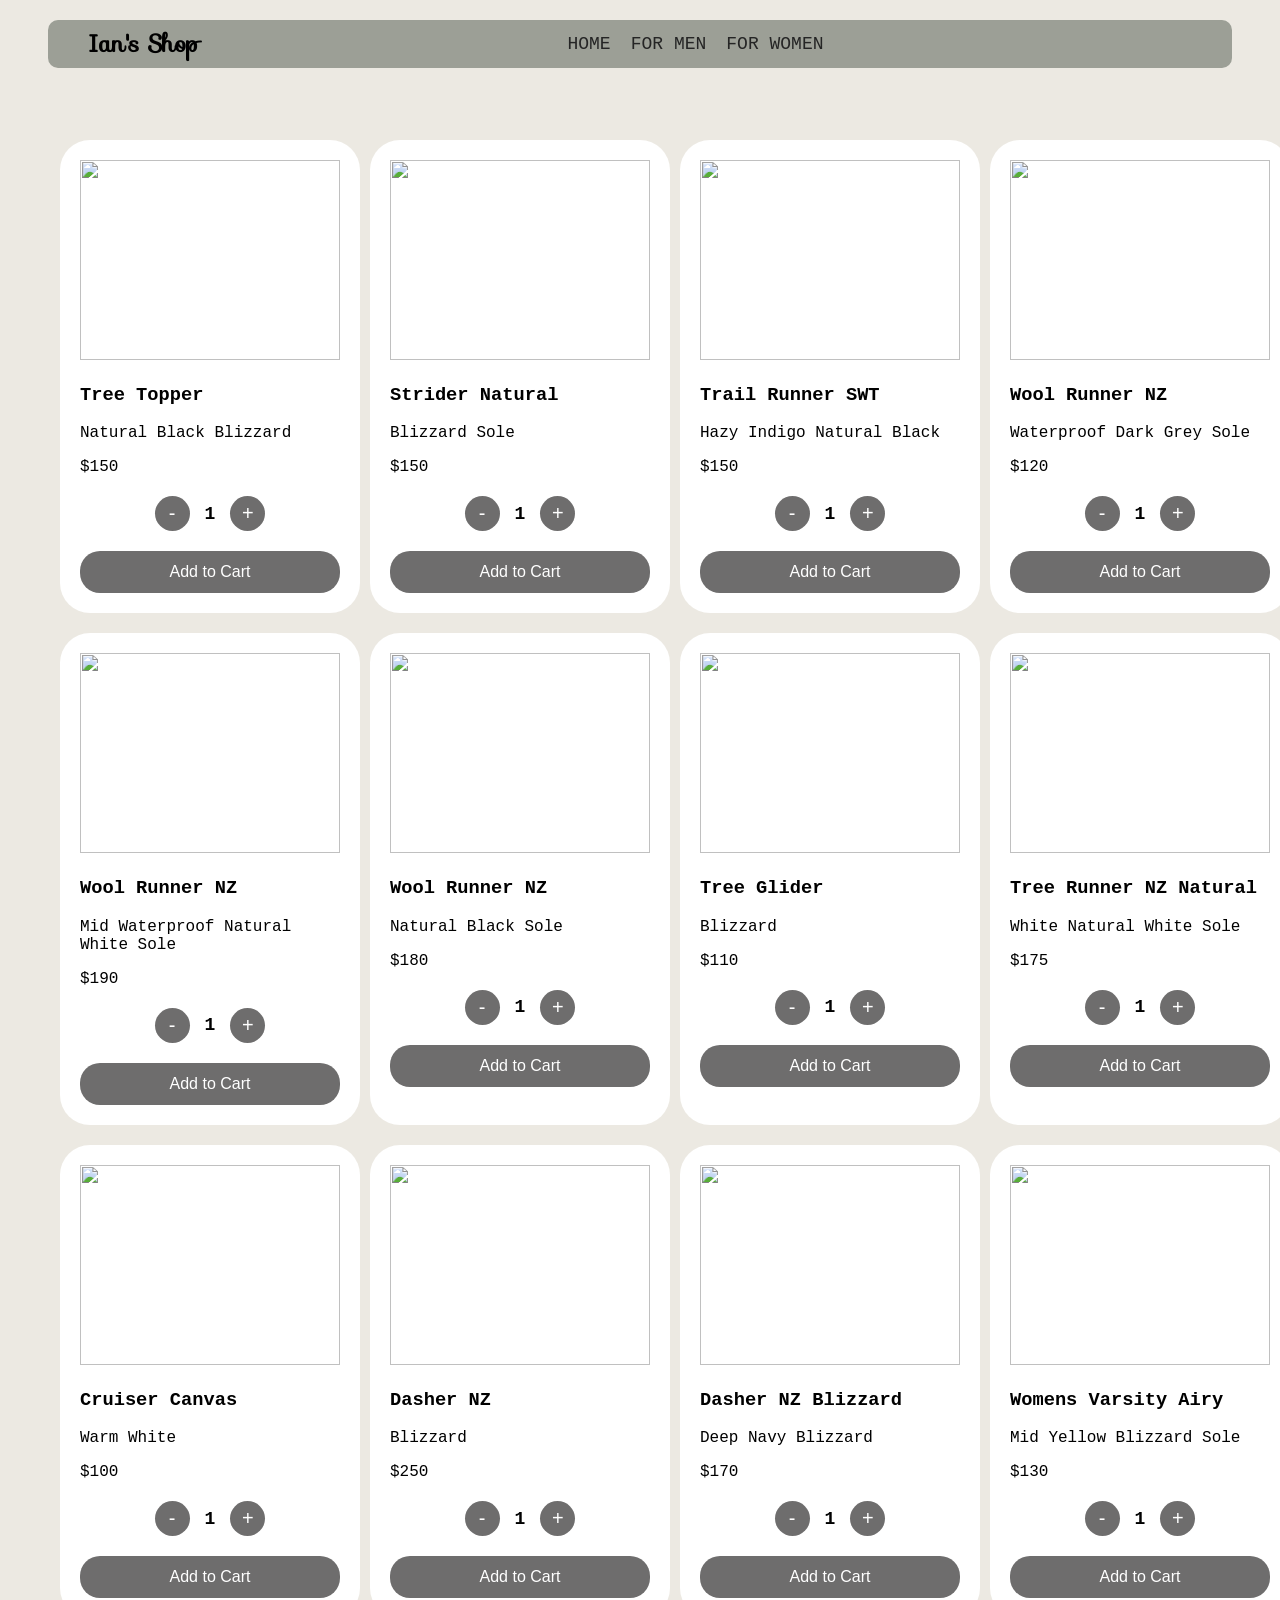
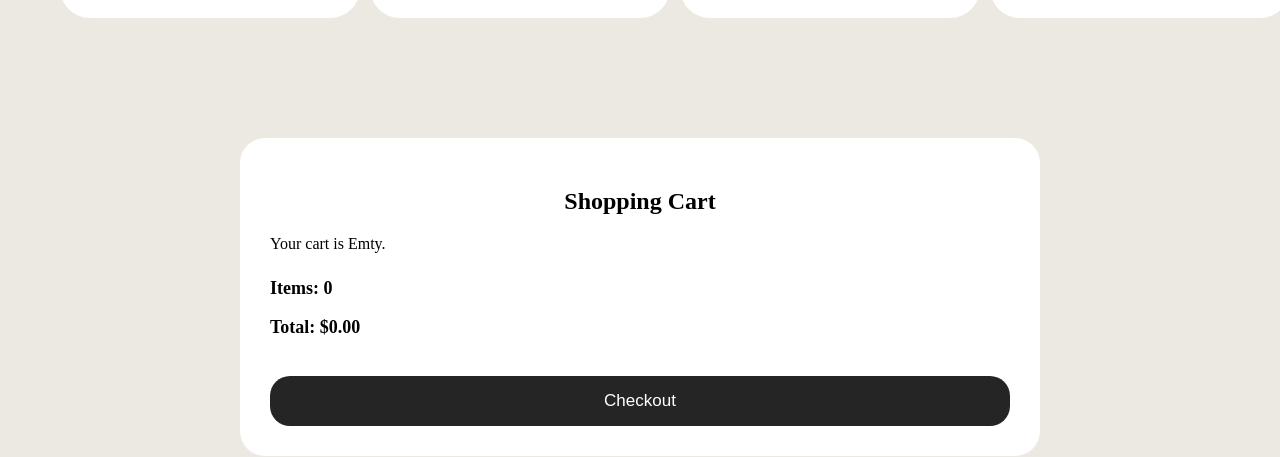
==== Shoe_Store/shopall.html @ cf06b2bd "Shoe site files" ====
<!DOCTYPE html>
<html lang="en">
<head>
    <meta charset="UTF-8">
    <meta name="viewport" content="width=device-width, initial-scale=1.0">
    <link rel="preconnect" href="https://fonts.googleapis.com">
    <link rel="preconnect" href="https://fonts.gstatic.com" crossorigin>
    <link href="https://fonts.googleapis.com/css2?family=Imperial+Script&family=Sofia&display=swap" rel="stylesheet">
    <link href="https://fonts.googleapis.com/css2?family=Imperial+Script&family=Iosevka+Charon+Mono:ital,wght@0,300;0,400;0,500;0,700;1,300;1,400;1,500;1,700&family=Sofia&display=swap" rel="stylesheet">
    <title>SHOP ALL</title>
    <style>
    :root {
        /* Colors */
        --primary-color: #7b80a8;
        --secondary-color: #f3961c;
        --dark-color: #252525;
        --white-color: #fff;
        --light-gray-color: #f2f2f2;
        --labor-services-color: #273071;
        --background-image: url("Header_photo.webp");
        --black-color: #050505;
        --header-color: #878a81;
        --secondary-background: #9c9f96;
        --margin-bottom: 16px;
        --site-max-width: 100%;
        --spacing:4px;
        }
    * {
            box-sizing: border-box;
            /* font-family: Arial, Helvetica, sans-serif; */
        }
    html, body {
      /* width: 100%; */
      height: 1000px;
      margin: 0;
      scroll-behavior: smooth;
        }
    header {
        position: absolute;
        top: calc(var(--spacing) * 5);
        left: calc(var(--spacing) * 12);
        right: calc(var(--spacing) * 12);
        height: calc(var(--spacing) * 12);
        padding: 0px 40px;
        background: var(--secondary-background);
        border-radius: 10px;
        justify-content: center;
        display: flex;
        align-items: center;
       
    }
    

    body {
        background-color: #ece9e2;
        background-size: cover;
        background-position: center;
        background-repeat: no-repeat;
        text-align: center;
        /* background-color: var(--white-color); */
        }

        /* .nav {
            width: 100%;
            max-width: 1500px;
            margin: 50px auto;
            color: #000;
            height: auto;
            display: flex;
            justify-content: center;
            align-items: center;
            padding: 0 40px;
            transition: 0.2s ease;
            } */

        .project-title {
            margin: 0;
            font-family: "sofia", cursive;
        }
        .menu-box {
            display: flex;
            gap: 20px;
            font-family: sans-serif;
            font-size: large;

            /* padding: 10px 15px; */
            margin: auto;
            align-items: center;
           }
        .menu-box a {
            text-decoration: none;
            color: #252525;
            font-family: "Iosevka Charon Mono", monospace;
            font-weight: 500;
        }

        .menu-box a:hover {
            /* background-color: blue; */
            color: white;
        }

        .gallery {
            width: 100%;
            max-width: 1400px;
            display: grid;
            grid-template-columns: repeat(4, 1fr);
            row-gap: 20px;
            column-gap: 10px;
            margin: 0 auto;
            padding: 20px;
            cursor: pointer;

            /* background-color: white;
            border-radius: 10%; */
        }

        .gallery img:hover {
            transform: scale(1.5);
        }

        .hero_container {
            padding: 120px 40px 60px;
            min-height: 100vh;
        }

        .shoe_box {
            width: 300px;
            padding: 20px;
            background-color: white;
            border-radius: 30px;
            align-items: flex-start;
            text-align: left;
            transition: transform 0.3s ease,
                        box-shadow 0.3s ease;
            font-family: "Iosevka Charon Mono", monospace;
        }

        .shoe_box:hover {
            transform: translateY(-8px);
            box-shadow: 0 12px 30px rgba(0, 0, 0, 0.12);
        }

        .shoe_box img {
            width: 100%;
            height: 200px;
            object-fit: contain;
        }

        .popup {
            display: none;
            position: fixed;
            top: 0;
            left: 0;
            width: 100%;
            height: 100%;
            background: rgba(0, 0, 0, 0.8);
            justify-content: center;
            align-items: center;
            flex-direction: column;
        }

        .popup img {
            width: 80%;
            max-width: 600px;
            border-radius: 10px;
        }
        .caption {
            color: white;
            margin-top: 10px;
            font-size: 18px;
            /* background: rgba(238, 235, 235, 0.5); */
            padding: 5px 10px;
            border-radius: 5px;
            font-family: "Iosevka Charon Mono", monospace;
            white-space: pre-line;
        }

        .close-btn {
            position: absolute;
            top: 290px;
            right: 530px;
            font-size: 30px;
            color: white;
            cursor: pointer;
        }

        /* Quantity Controls */
        .controls {
            display: flex;
            justify-content: center;
            align-items: center;
            gap: 15px;
            margin: 20px 0;
        }

        .controls button {
            width: 35px;
            height: 35px;
            border: none;
            border-radius: 50%;
            background-color: #6e6d6d;
            color: white;
            font-size: 20px;
            cursor: pointer;
        }

        .quantity {
            font-size: 18px;
            font-weight: bold;
        }

        /* Add to cart */

        .addToCartBtn {
            width: 100%;
            padding: 12px 20px;
            border: none;
            border-radius: 20px;
            background-color: #6e6d6d;
            color: white;
            font-size: 16px;
            cursor: pointer;
        }

        .addToCartBtn:hover {
            background-color: #4c5a7c;
            color: #050505;
        }

        /* Shopping Cart */

        .cart {
            width: 90%;
            max-width: 800px;
            margin: 40px auto;
            padding: 30px;
            background-color: white;
            border-radius: 25px;
            text-align: left;
        }

        .cart h2 {
            text-align: center;
        }

        .cart-item {
            display: flex;
            justify-content: space-between;
            padding: 15px 0;
            border-bottom: 1px solid #ddd;
        }

        .cart-summary {
            margin-top: 25px;
            font-size: 18px;
            font-weight: bold;
        }

        #checkoutBtn {
            width: 100%;
            padding: 15px;
            margin-top: 20px;
            border: none;
            border-radius: 20px;
            background-color: #252525;
            color: white;
            font-size: 17px;
            cursor: pointer;
        }

        /* TOAST MESSAGE */
        #toast {
            visibility: hidden;
            min-width: 250px;
            background-color: #333;
            color: #fff;
            text-align: center;
            border-radius: 8px;
            padding: 16px;
            position: fixed;
            z-index: 9999;
            bottom: 30px;
            right: 30px;
            font-size: 14px;
            transition: opacity 0.5s ease, visbility 0.5s;
        }
        #toast.show {
            visibility: visible;
            opacity: 1;
        }
        .burger-button {
            display: none;
            background: none;
            border: none;
            font-size: 30px;
            cursor: pointer;
            color: #252525;
        }


        @media screen and (max-width: 900px) {

        .cart {
            width: 92%;
            max-width: 700px;
            padding: 25px;
            margin: 30px auto;
        }

}

        @media screen and (max-width: 600px) {
            header {
                position: relative;
                top: 0;
                left: 0;
                right: 0;
                width: 100%;
                height: auto;
                padding: 15px 20px;
                display: flex;
                justify-content: space-between;
                align-items: center;
                border-radius: 0;
            }

            /* SHOW BURGER BUTTON */

            .burger-button {
                display: block;
            }

            /* HIDE MENU */

            .menu-box {
                display: none;
                position: absolute;
                top: 100%;
                left: 0;
                width: 100%;
                background-color: #9c9f96;
                flex-direction: column;
                gap: 0;
                padding: 10px 0;
                margin: 0;
                z-index: 1000;
            }

            /* SHOW MENU AFTER CLICK */
            .menu-box.active {
                display: flex;
            }

            /* MENU LINKS */

            .menu-box a {
                width: 100%;
                padding: 15px 20px;
                text-align: center;
                font-size: 16px;
            }
            .menu-box a:hover {
                background-color: #7b80a8;
                color: white;
            }
             .cart {
                width: calc(100% - 30px);
                margin: 25px auto;
                padding: 20px 15px;
                border-radius: 18px;
            }

            .cart h2 {
                font-size: 22px;
                margin-top: 0;
            }


            .cart-item {
                display: flex;
                justify-content: space-between;
                align-items: center;
                flex-wrap: wrap;
                gap: 8px;
                padding: 15px 0;
                font-size: 14px;
            }

            .cart-summary {
                margin-top: 20px;
                font-size: 16px;
            }

            #checkoutBtn {
                width: 100%;
                padding: 14px;
                font-size: 16px;
            }
            
            /* PRODUCT AREA */
            .hero_container {
                padding: 30px 15px;
            }

            .gallery {
                width: 100%;
                grid-template-columns: 1fr;
                gap: 20px;
                padding: 10px;
            }

            .shoe_box {
                width: 100%;
                max-width: 350px;
                margin: 0 auto;
            }

            .shoe_box img {
                width: 100%;
                height: 220px;
                object-fit: contain;
            }

            .cart {
                width: 95%;
                padding: 20px;
            }
        }
    </style>
</head>
<body>
    <header>
    <div>
         <h2 class="project-title">Ian's Shop</h2>
    </div>

    <!-- BURGER BUTTON -->
    <button class="burger-button" id="burgerBtn">☰</button>

    <nav class="menu-box" id="menuBox">
        <a href="index.html">HOME</a>
        <a href="for_men.html">FOR MEN</a>
        <a href="for_women.html">FOR WOMEN</a>
    </nav>
    </header>
    <div class="hero_container">
    <div class="gallery">
        <div class="shoe_box" data-name="Tree Topper Natural Black Blizzard" data-price="150">
            <img src="mens_dasher/A11179_24Q4_Tree-Topper-Natural-Black-Blizzard_PDP_LEFT.webp" data-caption = "Finally, a classic high top that doesn’t feel clunky. \nPerfect for warmer days, our lightweight, flexible tree fiber blend conforms to your movements for next-level comfort.&nbsp;">
            <h3>Tree Topper</h3>
            <p>Natural Black Blizzard</p>
            <p>$150</p>

            <div class="controls">
                <button class="decreaseBtn">-</button>
                <span class="quantity">1</span>
                <button class="increaseBtn">+</button>
            </div>

            <button class="addToCartBtn">
                Add to Cart
            </button>
        </div>
        <div class="shoe_box" data-name="Strider Natural Blizzard Sole" data-price="150">
            <img src="mens_dasher/A11746_25Q3_Strider-Natural-Black-Blizzard-Sole_PDP_LEFT__1.webp" data-caption = "Made to match the pace of life in motion, the Strider offers comfort and versatility with style to spare. \nSpringy, stretchy, and supportive, it’s your AM to PM pick for all-day, every day wearability.">
            <h3>Strider Natural</h3>
            <p>Blizzard Sole</p>
            <p>$150</p>

            <div class="controls">
                <button class="decreaseBtn">-</button>
                <span class="quantity">1</span>
                <button class="increaseBtn">+</button>
            </div>

            <button class="addToCartBtn">
                Add to Cart
            </button>
        </div>

        <div class="shoe_box" data-name="Trail Runner SWT Hazy Indigo Natural Black " data-price="150">
            <img src="mens_dasher/A10723_24Q1_Trail-Runner-SWT-True-Navy-Hazy-Indigo-Natural-Black_PDP_LEFT__1.webp" data-caption = "The Trail Runner is sustainably-engineered and intentionally designed for durability, comfort, and performance no matter where the day leads. \nA single-piece knit upper and pull tab make it easy to slip on and tackle any terrain with ease.">
            <h3>Trail Runner SWT</h3>
            <p> Hazy Indigo Natural Black</p>
            <p>$150</p>

            <div class="controls">
                <button class="decreaseBtn">-</button>
                <span class="quantity">1</span>
                <button class="increaseBtn">+</button>
            </div>

            <button class="addToCartBtn">
                Add to Cart
            </button>
        </div>

        <div class="shoe_box" data-name="Wool Runner NZ Waterproof Dark Grey Sole" data-price="120">
            <img src="mens_dasher/A12007_25Q3_Wool-Runner-NZ-Waterproof-Dark-Grey-Light-Grey-Sole_PDP_LEFT.webp" data-caption = "Boot-like protection, sneaker-like performance. \nWeather any storm with our fully waterproof Wool Runner NZ built to keep water out and warmth in. \nRainy days just got a lot brighter.">
            <h3>Wool Runner NZ</h3>
            <p>Waterproof Dark Grey Sole</p>
            <p>$120</p>

            <div class="controls">
                <button class="decreaseBtn">-</button>
                <span class="quantity">1</span>
                <button class="increaseBtn">+</button>
            </div>

            <button class="addToCartBtn">
                Add to Cart
            </button>
        </div>

        <div class="shoe_box" data-name="Wool Runner NZ Mid Waterproof Natural White Sole" data-price="190">
            <img src="mens_dasher/A12023_25Q3_Wool-Runner-NZ-Mid-Waterproof-Natural-Black-Natural-White-Sole_PDP_LEFT.webp" data-caption = "Downpours happen. Be prepared with fully waterproof kicks boasting next-level protection. \nThis stylish sneaker adds a mid-top silhouette and weather-ready features to the cozy comfort of the Wool Runner NZ.">
            <h3>Wool Runner NZ</h3>
            <p>Mid Waterproof Natural White Sole</p>
            <p>$190</p>

            <div class="controls">
                <button class="decreaseBtn">-</button>
                <span class="quantity">1</span>
                <button class="increaseBtn">+</button>
            </div>

            <button class="addToCartBtn">
                Add to Cart
            </button>
        </div>

        <div class="shoe_box" data-name="Wool Runner NZ Natural Black Sole" data-price="180">
            <img src="mens_dasher/A11475_25Q1_Tree_Glider_Blizzard_Hanami_Blue_Blizzard_PDP_LEFT-2000x2000.webp" data-caption = "Our responsibly-sourced Merino wool is lined with a breathable waterproof membrane that keeps feet warm and dry in any conditions, \nwhile a brand new dual-density insole—the Allbirds Featherbed—uses cushioned memory foam to deliver uncompromising comfort.">
            <h3>Wool Runner NZ</h3>
            <p>Natural Black Sole</p>
            <p>$180</p>

            <div class="controls">
                <button class="decreaseBtn">-</button>
                <span class="quantity">1</span>
                <button class="increaseBtn">+</button>
            </div>

            <button class="addToCartBtn">
                Add to Cart
            </button>
        </div>

        <div class="shoe_box" data-name="Tree Glider Blizzard" data-price="110">
            <img src="womens_shoes/A11072_24Q3_Tree_Glider_Blizzard_Blizzard_PDP_LEFT-1000x1000.webp" data-caption = "A sporty classic, made wildly comfortable. \nA light and stretchy one-piece upper provides a sock-like fit, while multi-directional traction allows for quick pivots and dynamic shifts. \nSlip-on friendly pull tabs make these a breeze to get on and off so you’re always ready to go with the flow.">
            <h3>Tree Glider</h3>
            <p>Blizzard</p>
            <p>$110</p>

            <div class="controls">
                <button class="decreaseBtn">-</button>
                <span class="quantity">1</span>
                <button class="increaseBtn">+</button>
            </div>

            <button class="addToCartBtn">
                Add to Cart
            </button>
        </div>

        <div class="shoe_box" data-name="Tree Runner NZ Natural White Natural White Sole" data-price="175">
            <img src="womens_shoes/A12256_26Q1_Cruiser-Terry-Ochre-Warm-White_PDP_LEFT.webp" data-caption="The latest iteration of our fan-fave Tree Runner nods to our New Zealand roots, tying ten years of innovation together in a shoe as stylish as it is comfortable. \nOffering a slightly more structured build than the original, this light, breathable, sneaker is made to move.">
            <h3>Tree Runner NZ Natural</h3>
            <p>White Natural White Sole</p>
            <p>$175</p>

            <div class="controls">
                <button class="decreaseBtn">-</button>
                <span class="quantity">1</span>
                <button class="increaseBtn">+</button>
            </div>

            <button class="addToCartBtn">
                Add to Cart
            </button>
        </div>
        
        <div class="shoe_box" data-name="Cruiser Canvas Warm White" data-price="100">
            <img src="womens_shoes/A12344_26Q1_Cruiser-Canvas-Warm-White-Natural-White_PDP_LEFT.webp" data-caption = "Lightweight, bouncy, and wildly comfortable, Allbirds shoes make any outing feel effortless. \nSlip in, lace up, or slide them on and enjoy the comfy support."> 
            <h3>Cruiser Canvas</h3>
            <p>Warm White</p>
            <p>$100</p>

            <div class="controls">
                <button class="decreaseBtn">-</button>
                <span class="quantity">1</span>
                <button class="increaseBtn">+</button>
            </div>

            <button class="addToCartBtn">
                Add to Cart
            </button>
        </div>
        
        <div class="shoe_box" data-name="Dasher NZ Blizzard" data-price="250">
            <img src="womens_shoes/A12447_26Q1_Dasher-NZ-Blizzard-Blizzard_PDP_LEFT_43da74dc-9258-490a-b9d8-3083bd6eb85f.webp" data-caption="A new take on our fan-favorite Dasher, made for busy days and spontaneous plans. \nLightweight, breathable comfort keeps you cool as you move, with added heel protection where it counts. \nFast when you want. Comfortable always."> 
            <h3>Dasher NZ</h3>
            <p>Blizzard</p>
            <p>$250</p>

            <div class="controls">
                <button class="decreaseBtn">-</button>
                <span class="quantity">1</span>
                <button class="increaseBtn">+</button>
            </div>

            <button class="addToCartBtn">
                Add to Cart
            </button>
        </div> 
        
        <div class="shoe_box" data-name="Dasher NZ Blizzard Deep Navy Blizzard" data-price="170">
            <img src="womens_shoes/A12464_26Q1_Dasher-NZ-Blizzard-Deep-Navy-Blizzard_PDP_LEFT_e38509e9-51da-49a3-a794-53de6797a109.webp" data-caption="A new take on our fan-favorite Dasher, made for busy days and spontaneous plans. \nLightweight, breathable comfort keeps you cool as you move, with added heel protection where it counts. \nFast when you want. Comfortable always.">             
            <h3>Dasher NZ Blizzard</h3>
            <p>Deep Navy Blizzard</p>
            <p>$170</p>

            <div class="controls">
                <button class="decreaseBtn">-</button>
                <span class="quantity">1</span>
                <button class="increaseBtn">+</button>
            </div>

            <button class="addToCartBtn">
                Add to Cart
            </button>
            
        </div>

        <div class="shoe_box" data-name="Womens Varsity Airy Mid Yellow Blizzard Sole" data-price="130">
            <img src="womens_shoes/A12574_26Q2_Womens-Varsity-Airy-Mid-Yellow-Blizzard-Sole_PDP_LEFT.webp" data-caption="Our retro-inspired Varsity gets a breath of fresh air. \nAn all-new open knit mesh helps maximize airflow and breathability, ensuring uncompromising all-day comfort and wearability. \nFresh, airy, and cool in every sense, it’s a total breeze.">             
            <h3>Womens Varsity Airy</h3>
            <p>Mid Yellow Blizzard Sole</p>
            <p>$130</p>

            <div class="controls">
                <button class="decreaseBtn">-</button>
                <span class="quantity">1</span>
                <button class="increaseBtn">+</button>
            </div>

            <button class="addToCartBtn">
                Add to Cart
            </button>
        </div>

     
        </div>
    </div>

     <section class="cart">
        <h2>Shopping Cart</h2>
        <div id="cartItems">
            <p>Your cart is Emty.</p>
        </div>

        <div class="cart-summary">
            <p>
                Items:
                <span id="cartQuantity">0</span>
            </p>

            <p>
                Total:
                $<span id="cartTotal">0.00</span>
            </p>

            <div>
                <button id="checkoutBtn">
                    Checkout
                </button>
            </div>
        </div>
    </section>    

    <div class="popup" id="popup">
        <span class="close-btn" id="close-btn">&times;</span>
        <img id="popup-img">
        <p class="caption" id="popup-caption"></p>
        
    </div>

    <div id="toast">This is a toast message</div>

    <script>

            const popup = document.getElementById('popup');
            const popupCaption = document.getElementById('popup-caption');
            const popImg = document.getElementById('popup-img');
            const closeBtn = document.getElementById('close-btn');

            document.querySelectorAll(".gallery img").forEach(img => {
                img.addEventListener("click", () => {
                    popImg.src = img.src;
                    popupCaption.textContent = img.dataset.caption.replace(/\\n/g, "\n");
                    popup.style.display = "flex";
                });

                closeBtn.addEventListener('click', function() {
                    popup.style.display = "none";
                });
            });

            //SHOPPING CART
            const cart =[];
            const shoeBoxes = document.querySelectorAll(".shoe_box");
            const cartItems = document.getElementById("cartItems");
            const cartQuantity = document.getElementById("cartQuantity");
            const cartTotal = document.getElementById("cartTotal");
            const checkoutBtn = document.getElementById('checkoutBtn');
            

            function showToast(message) {
                    const toast = document.getElementById('toast');
                    toast.textContent = message;
                    toast.classList.add("show");

                    setTimeout(() => {
                        toast.classList.remove("show");
                    }, 3000);
                }

            //PRODUCT CARDS

            shoeBoxes.forEach(function(shoeBox) {
                const decreaseBtn = shoeBox.querySelector(".decreaseBtn");
                const increaseBtn = shoeBox.querySelector(".increaseBtn");
                const quantityDisplay = shoeBox.querySelector(".quantity");
                const addToCartBtn = shoeBox.querySelector(".addToCartBtn");

                let quantity = 1;

                //Increase quantity

                increaseBtn.addEventListener("click", function() {
                    quantity++;
                    quantityDisplay.textContent = quantity;
                });

                //Decrease quantity

                decreaseBtn.addEventListener("click", function() {
                    if (quantity > 1) {
                        quantity--;
                        quantityDisplay.textContent = quantity;
                    }
                });

                //Add to Cart

                addToCartBtn.addEventListener('click', function() {
                    const name = shoeBox.dataset.name;
                    const price = Number(shoeBox.dataset.price);
                    const image = shoeBox.querySelector("img").getAttribute("src");
                    addToCart(name, price, quantity, image);   
                    showToast('Item added to cart!');    
                });
              
        });    

                

                //Add to Cart Function

                function addToCart(name, price, quantity, image) {
                    const existingItem = cart.find(function(item) {
                        return item.name === name;
                    });

                    //Product already exists

                    if (existingItem) {
                        existingItem.quantity = quantity;
                        alert("Item already added to cart");
                        
                    }
                    //new product
                    else {
                        const product = {
                            name: name, 
                            price: price, 
                            quantity: quantity,
                            image: image
                        };
                        cart.push(product);
                    }
                    console.log(cart);
                    updateCart();
                }

                //UPDATE CART

                function updateCart() {
                    cartItems.innerHTML = "";

                    let totalQuantity = 0;
                    let totalPrice = 0;

                    cart.forEach(function(item) {
                        const itemTotal = item.price * item.quantity;
                        totalQuantity += item.quantity;
                        totalPrice += itemTotal;

                        const cartItem = document.createElement("div");

                        cartItem.classList.add("cart-item");

                        cartItem.innerHTML = `
                            <span>
                                ${item.name} x ${item.quantity}
                            </span>
                                
                            <span>
                                $${itemTotal.toFixed(2)}
                            </span> `;

                        cartItems.appendChild(cartItem);
                    });

                    cartQuantity.textContent = totalQuantity;
                    cartTotal.textContent = totalPrice.toFixed(2);

                    //Show empty message

                    if ( cart.length === 0) {
                        cartItems.innerHTML = "<p>Your cart is empty.</p>";
                    }
                }
                //CHECKOUT

                checkoutBtn.addEventListener("click", function() {
                    if (cart.length === 0){
                        showToast("Your cart is empty!");
                        return;
                    }

                    //Save all products
                    localStorage.setItem("shoppingCart", JSON.stringify(cart));

                    let totalQuantity = 0;
                    let totalPrice = 0;

                    cart.forEach(function(item) {
                        totalQuantity += item.quantity;
                        totalPrice += item.price * item.quantity;
                    });
                    // 
                    window.location.href = "checkout2.html";
                })

                
            const burgerBtn = document.getElementById('burgerBtn');
            const menuBox = document.getElementById('menuBox');

            burgerBtn.addEventListener('click', function() {
                menuBox.classList.toggle('active');
            });
            
    </script>
    
</body>
</html>
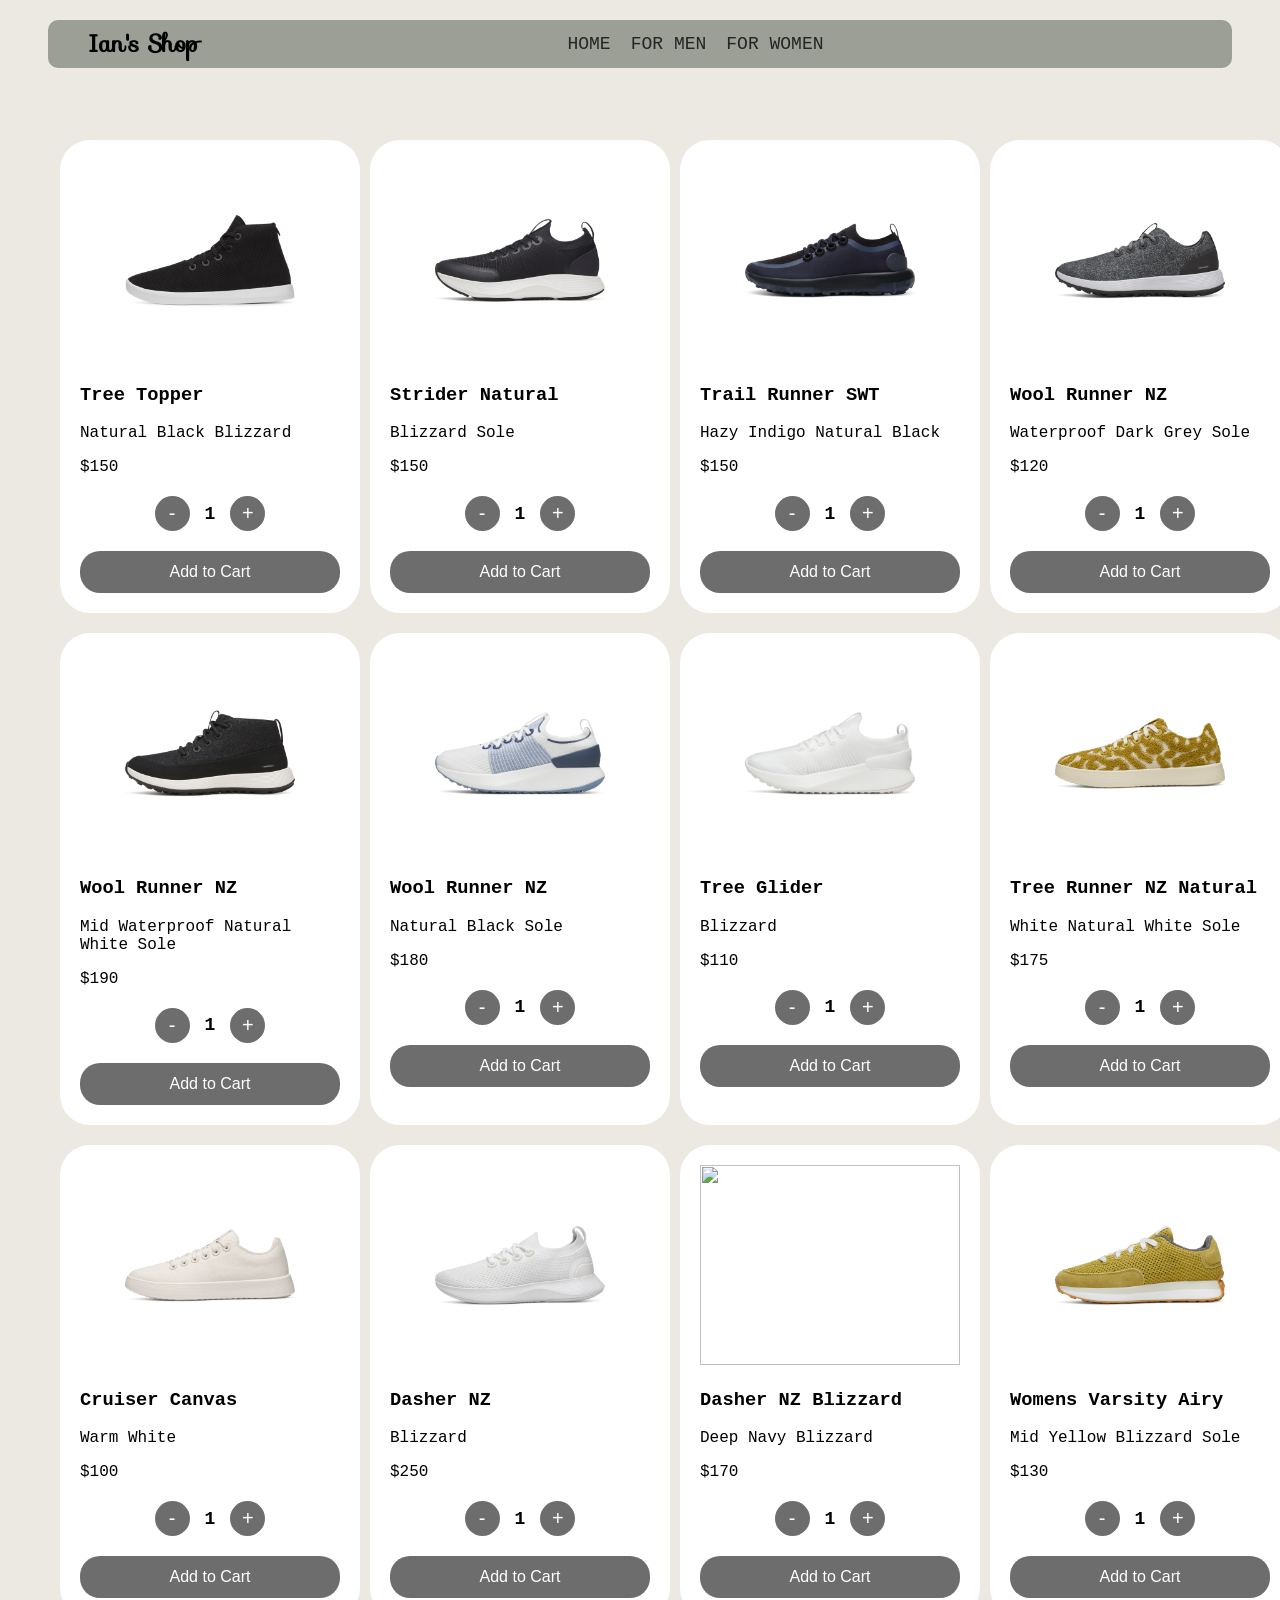
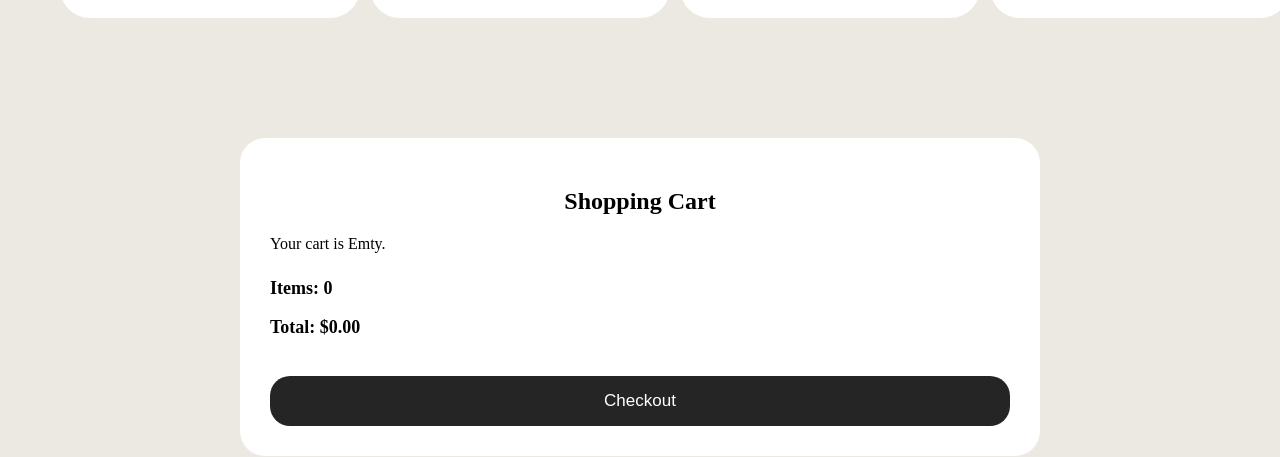
==== commit 56a4097c: "corrected shoe image" ====
--- a/Shoe_Store/shopall.html
+++ b/Shoe_Store/shopall.html
@@ -615,7 +615,7 @@
         </div> 
         
         <div class="shoe_box" data-name="Dasher NZ Blizzard Deep Navy Blizzard" data-price="170">
-            <img src="womens_shoes/A12464_26Q1_Dasher-NZ-Blizzard-Deep-Navy-Blizzard_PDP_LEFT_e38509e9-51da-49a3-a794-53de6797a109.webp" data-caption="A new take on our fan-favorite Dasher, made for busy days and spontaneous plans. \nLightweight, breathable comfort keeps you cool as you move, with added heel protection where it counts. \nFast when you want. Comfortable always.">             
+            <img src="womens_shoes/A12848_26Q1_Cruiser-Canvas-Port-Natural-White-Sole_PDP_LEFT_f544c3ab-bb93-4f19-9cb0-558975e64068.webp" data-caption="A new take on our fan-favorite Dasher, made for busy days and spontaneous plans. \nLightweight, breathable comfort keeps you cool as you move, with added heel protection where it counts. \nFast when you want. Comfortable always.">             
             <h3>Dasher NZ Blizzard</h3>
             <p>Deep Navy Blizzard</p>
             <p>$170</p>
@@ -864,4 +864,4 @@
     </script>
     
 </body>
-</html>+</html>
